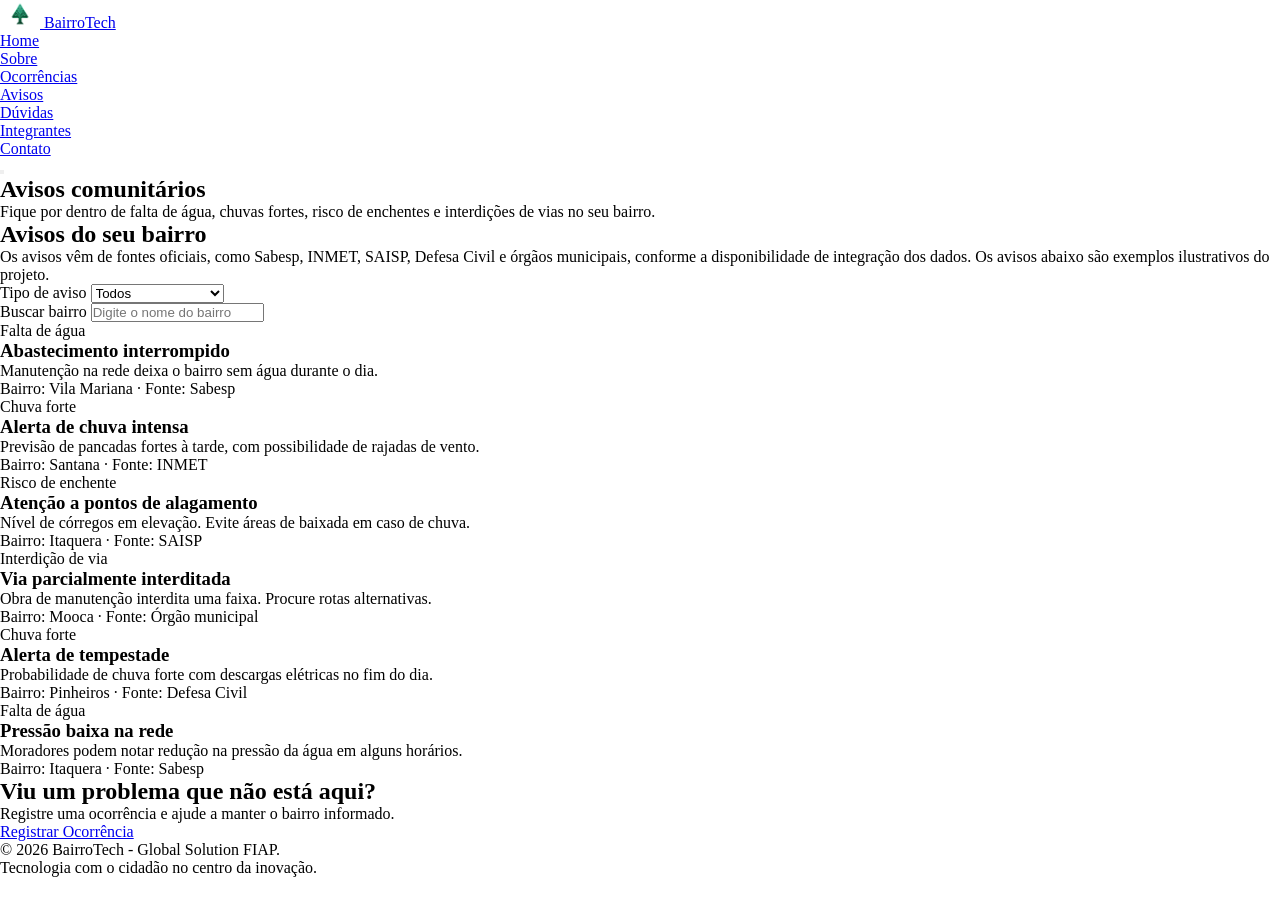
==== avisos.html @ 5b3d1e86 "feat: adiciona página Avisos com filtro por tipo e busca de bairro" ====
<!doctype html>
<html lang="pt-BR">
  <head>
    <meta charset="UTF-8" />
    <meta name="viewport" content="width=device-width, initial-scale=1.0" />
    <title>Avisos | BairroTech</title>
    <meta
      name="description"
      content="Consulte avisos de falta de água, chuvas fortes, risco de enchentes e interdições de vias por bairro. Projeto CitizenTech - Global Solution FIAP."
    />
    <link rel="preconnect" href="https://fonts.googleapis.com" />
    <link rel="preconnect" href="https://fonts.gstatic.com" crossorigin />
    <link
      href="https://fonts.googleapis.com/css2?family=Inter:wght@400;500;600&family=Montserrat:wght@700&display=swap"
      rel="stylesheet"
    />
    <link rel="stylesheet" href="css/style.css" />
    <link rel="stylesheet" href="css/componentes.css" />
  </head>
  <body>
    <header class="header">
      <div class="container header-content">
        <a href="index.html" class="logo">
          <img
            src="assets/images/logo_BairroTech_vs.png"
            alt="Logo do BairroTech"
            width="40"
          />
          <span>BairroTech</span>
        </a>

        <nav>
          <ul class="menu">
            <li><a href="index.html">Home</a></li>
            <li><a href="sobre.html">Sobre</a></li>
            <li><a href="ocorrencias.html">Ocorrências</a></li>
            <li><a href="avisos.html" class="ativo">Avisos</a></li>
            <li><a href="faq.html">Dúvidas</a></li>
            <li><a href="integrantes.html">Integrantes</a></li>
            <li><a href="contato.html">Contato</a></li>
          </ul>
        </nav>

        <!-- Botão do Menu Mobile (Hambúrguer) -->
        <button class="menu-btn" id="btn-mobile" aria-label="Abrir Menu">
          <span></span>
          <span></span>
          <span></span>
        </button>
      </div>
    </header>

    <main>
      <!-- Introdução -->
      <section class="hero sobre-hero">
        <div class="container hero-content">
          <h1>Avisos comunitários</h1>
          <p>
            Fique por dentro de falta de água, chuvas fortes, risco de
            enchentes e interdições de vias no seu bairro.
          </p>
        </div>
      </section>

      <!-- Filtros e lista de avisos -->
      <section class="sobre-secao">
        <div class="container">
          <h2>Avisos do seu bairro</h2>
          <p>
            Os avisos vêm de fontes oficiais, como Sabesp, INMET, SAISP, Defesa
            Civil e órgãos municipais, conforme a disponibilidade de integração
            dos dados. Os avisos abaixo são exemplos ilustrativos do projeto.
          </p>

          <div class="filtros">
            <div class="campo">
              <label for="filtro-tipo">Tipo de aviso</label>
              <select id="filtro-tipo">
                <option value="todos">Todos</option>
                <option value="agua">Falta de água</option>
                <option value="chuva">Chuva forte</option>
                <option value="enchente">Risco de enchente</option>
                <option value="interdicao">Interdição de via</option>
              </select>
            </div>

            <div class="campo">
              <label for="filtro-bairro">Buscar bairro</label>
              <input
                type="search"
                id="filtro-bairro"
                list="lista-bairros"
                placeholder="Digite o nome do bairro"
                autocomplete="off"
              />
              <datalist id="lista-bairros">
                <option value="Água Rasa"></option>
                <option value="Alto de Pinheiros"></option>
                <option value="Anhanguera"></option>
                <option value="Aricanduva"></option>
                <option value="Artur Alvim"></option>
                <option value="Barra Funda"></option>
                <option value="Bela Vista"></option>
                <option value="Belém"></option>
                <option value="Bom Retiro"></option>
                <option value="Brás"></option>
                <option value="Brasilândia"></option>
                <option value="Butantã"></option>
                <option value="Cachoeirinha"></option>
                <option value="Cambuci"></option>
                <option value="Campo Belo"></option>
                <option value="Campo Grande"></option>
                <option value="Campo Limpo"></option>
                <option value="Cangaíba"></option>
                <option value="Capão Redondo"></option>
                <option value="Carrão"></option>
                <option value="Casa Verde"></option>
                <option value="Cidade Ademar"></option>
                <option value="Cidade Dutra"></option>
                <option value="Cidade Líder"></option>
                <option value="Cidade Tiradentes"></option>
                <option value="Consolação"></option>
                <option value="Cursino"></option>
                <option value="Ermelino Matarazzo"></option>
                <option value="Freguesia do Ó"></option>
                <option value="Grajaú"></option>
                <option value="Guaianases"></option>
                <option value="Iguatemi"></option>
                <option value="Ipiranga"></option>
                <option value="Itaim Bibi"></option>
                <option value="Itaim Paulista"></option>
                <option value="Itaquera"></option>
                <option value="Jabaquara"></option>
                <option value="Jaçanã"></option>
                <option value="Jaguara"></option>
                <option value="Jaguaré"></option>
                <option value="Jaraguá"></option>
                <option value="Jardim Ângela"></option>
                <option value="Jardim Helena"></option>
                <option value="Jardim Paulista"></option>
                <option value="Jardim São Luís"></option>
                <option value="José Bonifácio"></option>
                <option value="Lajeado"></option>
                <option value="Lapa"></option>
                <option value="Liberdade"></option>
                <option value="Limão"></option>
                <option value="Mandaqui"></option>
                <option value="Marsilac"></option>
                <option value="Moema"></option>
                <option value="Mooca"></option>
                <option value="Morumbi"></option>
                <option value="Parelheiros"></option>
                <option value="Pari"></option>
                <option value="Parque do Carmo"></option>
                <option value="Pedreira"></option>
                <option value="Penha"></option>
                <option value="Perdizes"></option>
                <option value="Perus"></option>
                <option value="Pinheiros"></option>
                <option value="Pirituba"></option>
                <option value="Ponte Rasa"></option>
                <option value="Raposo Tavares"></option>
                <option value="República"></option>
                <option value="Rio Pequeno"></option>
                <option value="Sacomã"></option>
                <option value="Santa Cecília"></option>
                <option value="Santana"></option>
                <option value="Santo Amaro"></option>
                <option value="São Domingos"></option>
                <option value="São Lucas"></option>
                <option value="São Mateus"></option>
                <option value="São Miguel"></option>
                <option value="São Rafael"></option>
                <option value="Sapopemba"></option>
                <option value="Saúde"></option>
                <option value="Sé"></option>
                <option value="Socorro"></option>
                <option value="Tatuapé"></option>
                <option value="Tremembé"></option>
                <option value="Tucuruvi"></option>
                <option value="Vila Andrade"></option>
                <option value="Vila Curuçá"></option>
                <option value="Vila Formosa"></option>
                <option value="Vila Guilherme"></option>
                <option value="Vila Jacuí"></option>
                <option value="Vila Leopoldina"></option>
                <option value="Vila Maria"></option>
                <option value="Vila Mariana"></option>
                <option value="Vila Matilde"></option>
                <option value="Vila Medeiros"></option>
                <option value="Vila Prudente"></option>
                <option value="Vila Sônia"></option>
              </datalist>
            </div>
          </div>

          <p id="aviso-vazio" class="lista-vazia" hidden>
            Nenhum aviso encontrado para essa busca. Tente outro bairro ou
            outro tipo de aviso.
          </p>

          <div id="lista-avisos" class="cards-grid">
            <article class="card aviso" data-tipo="agua" data-bairro="Vila Mariana">
              <span class="aviso-tag">Falta de água</span>
              <h3>Abastecimento interrompido</h3>
              <p>
                Manutenção na rede deixa o bairro sem água durante o dia.
              </p>
              <p class="aviso-info">Bairro: Vila Mariana · Fonte: Sabesp</p>
            </article>

            <article class="card aviso" data-tipo="chuva" data-bairro="Santana">
              <span class="aviso-tag">Chuva forte</span>
              <h3>Alerta de chuva intensa</h3>
              <p>
                Previsão de pancadas fortes à tarde, com possibilidade de rajadas
                de vento.
              </p>
              <p class="aviso-info">Bairro: Santana · Fonte: INMET</p>
            </article>

            <article
              class="card aviso"
              data-tipo="enchente"
              data-bairro="Itaquera"
            >
              <span class="aviso-tag">Risco de enchente</span>
              <h3>Atenção a pontos de alagamento</h3>
              <p>
                Nível de córregos em elevação. Evite áreas de baixada em caso de
                chuva.
              </p>
              <p class="aviso-info">Bairro: Itaquera · Fonte: SAISP</p>
            </article>

            <article
              class="card aviso"
              data-tipo="interdicao"
              data-bairro="Mooca"
            >
              <span class="aviso-tag">Interdição de via</span>
              <h3>Via parcialmente interditada</h3>
              <p>
                Obra de manutenção interdita uma faixa. Procure rotas
                alternativas.
              </p>
              <p class="aviso-info">Bairro: Mooca · Fonte: Órgão municipal</p>
            </article>

            <article class="card aviso" data-tipo="chuva" data-bairro="Pinheiros">
              <span class="aviso-tag">Chuva forte</span>
              <h3>Alerta de tempestade</h3>
              <p>
                Probabilidade de chuva forte com descargas elétricas no fim do
                dia.
              </p>
              <p class="aviso-info">Bairro: Pinheiros · Fonte: Defesa Civil</p>
            </article>

            <article class="card aviso" data-tipo="agua" data-bairro="Itaquera">
              <span class="aviso-tag">Falta de água</span>
              <h3>Pressão baixa na rede</h3>
              <p>
                Moradores podem notar redução na pressão da água em alguns
                horários.
              </p>
              <p class="aviso-info">Bairro: Itaquera · Fonte: Sabesp</p>
            </article>
          </div>
        </div>
      </section>

      <!-- Chamada para ação -->
      <section class="cta-final">
        <div class="container">
          <h2>Viu um problema que não está aqui?</h2>
          <p>Registre uma ocorrência e ajude a manter o bairro informado.</p>
          <a href="ocorrencias.html" class="btn">Registrar Ocorrência</a>
        </div>
      </section>
    </main>

    <footer class="footer">
      <div class="container footer-content">
        <div class="footer-info">
          <p>&copy; 2026 BairroTech - Global Solution FIAP.</p>
          <p>Tecnologia com o cidadão no centro da inovação.</p>
        </div>
      </div>
    </footer>

    <script src="js/menu.js"></script>
    <script src="js/avisos.js"></script>
  </body>
</html>
---- css/style.css ----
:root {
    /* - PALETA - */
    
    /* Fundos */
    --fundo-principal: #121212;     
    --fundo-card: #1E293B;          
    
    /* Destaques */
    --verde-destaque: #10B981;      
    --verde-hover: #059669;         
    /* Textos */
    --texto-principal: #FFFFFF;     
    --texto-secundario: #94A3B8;    
    
    /* Fontes */
    --font-titulos: 'Montserrat', sans-serif;
    --font-textos: 'Inter', sans-serif;
}
/* Reset básico de estilos */
* {
    margin: 0;
    padding: 0;
    box-sizing: border-box;
}
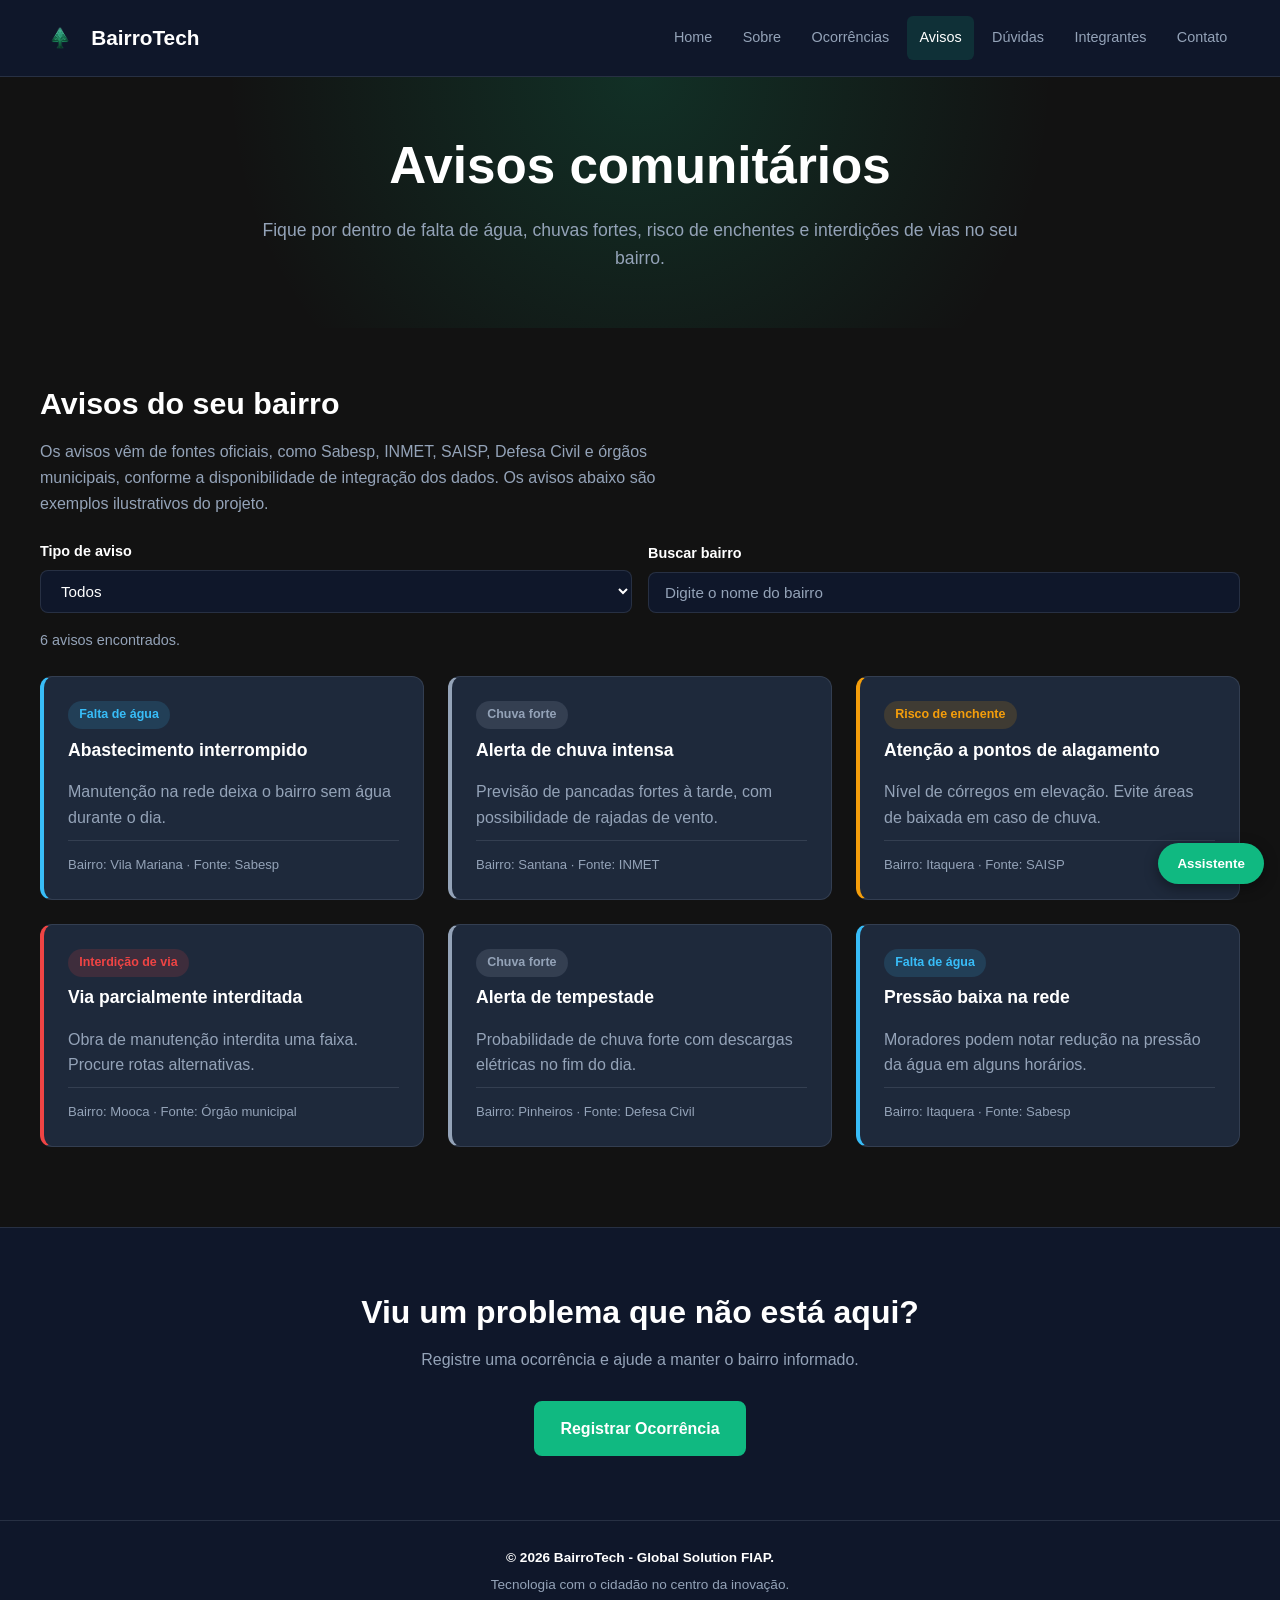
==== commit 294a782a: "feat: adiciona atalho para webchat em todas as páginas html" ====
--- a/avisos.html
+++ b/avisos.html
@@ -291,5 +291,6 @@
 
     <script src="js/menu.js"></script>
     <script src="js/avisos.js"></script>
+    <script src="js/webchat.js"></script>
   </body>
 </html>
--- a/css/style.css
+++ b/css/style.css
@@ -1,24 +1,474 @@
+
 :root {
-    /* - PALETA - */
-    
+    /* PALETA DE CORES */
+
     /* Fundos */
-    --fundo-principal: #121212;     
-    --fundo-card: #1E293B;          
-    
+    --fundo-principal: #121212;
+    --fundo-card: #1E293B;
+    --fundo-header: #0F172A;
+    --fundo-rodape: #0F172A;
+
     /* Destaques */
-    --verde-destaque: #10B981;      
-    --verde-hover: #059669;         
+    --verde-destaque: #10B981;
+    --verde-hover: #059669;
+
     /* Textos */
-    --texto-principal: #FFFFFF;     
-    --texto-secundario: #94A3B8;    
-    
+    --texto-principal: #FFFFFF;
+    --texto-secundario: #94A3B8;
+
+    /* Bordas */
+    --borda-padrao: rgba(148, 163, 184, 0.18);
+
     /* Fontes */
     --font-titulos: 'Montserrat', sans-serif;
     --font-textos: 'Inter', sans-serif;
-}
-/* Reset básico de estilos */
+
+    /* Layout */
+    --largura-container: 1200px;
+    --transicao: 0.2s ease;
+}
+
+/* RESET */
 * {
     margin: 0;
     padding: 0;
     box-sizing: border-box;
 }
+
+/* CONFIGURAÇÕES GERAIS */
+html {
+    scroll-behavior: smooth;
+}
+
+body {
+    min-height: 100vh;
+    display: flex;
+    flex-direction: column;
+    background-color: var(--fundo-principal);
+    color: var(--texto-principal);
+    font-family: var(--font-textos);
+    line-height: 1.6;
+}
+
+main {
+    width: 100%;
+    flex: 1;
+}
+
+h1,
+h2,
+h3,
+h4 {
+    font-family: var(--font-titulos);
+    line-height: 1.3;
+}
+
+p {
+    color: var(--texto-secundario);
+}
+
+a {
+    color: inherit;
+    text-decoration: none;
+}
+
+img {
+    max-width: 100%;
+    height: auto;
+    display: block;
+}
+
+button {
+    font-family: inherit;
+    cursor: pointer;
+}
+
+/* CONTAINER PADRÃO */
+.container {
+    width: min(calc(100% - 2rem), var(--largura-container));
+    margin-left: auto;
+    margin-right: auto;
+}
+
+/* CABEÇALHO */
+.header {
+    width: 100%;
+    background-color: var(--fundo-header);
+    border-bottom: 1px solid var(--borda-padrao);
+    position: relative;
+    z-index: 100;
+}
+
+.header-content {
+    min-height: 76px;
+    display: flex;
+    align-items: center;
+    justify-content: space-between;
+    gap: 1.5rem;
+    position: relative;
+}
+
+/* LOGO */
+.logo {
+    display: flex;
+    align-items: center;
+    gap: 0.7rem;
+    color: var(--texto-principal);
+    font-family: var(--font-titulos);
+    font-size: 1.3rem;
+    font-weight: 700;
+    flex-shrink: 0;
+}
+
+.logo img {
+    width: 40px;
+    height: 40px;
+    object-fit: contain;
+}
+
+/* MENU DE NAVEGAÇÃO */
+.header-content nav {
+    margin-left: auto;
+}
+
+.menu {
+    list-style: none;
+    display: flex;
+    align-items: center;
+    gap: 0.3rem;
+}
+
+.menu li {
+    display: flex;
+}
+
+.menu a {
+    display: block;
+    padding: 0.65rem 0.8rem;
+    border-radius: 6px;
+    color: var(--texto-secundario);
+    font-size: 0.9rem;
+    font-weight: 500;
+    transition: var(--transicao);
+}
+
+.menu a:hover,
+.menu a.ativo {
+    color: var(--texto-principal);
+    background-color: rgba(16, 185, 129, 0.15);
+}
+
+.menu a:hover {
+    color: var(--verde-destaque);
+}
+
+/* ACESSIBILIDADE DO MENU */
+.menu a:focus-visible,
+.logo:focus-visible,
+.menu-btn:focus-visible {
+    outline: 2px solid var(--verde-destaque);
+    outline-offset: 4px;
+}
+
+/* BOTÃO HAMBÚRGUER */
+.menu-btn {
+    display: none;
+    flex-direction: column;
+    justify-content: center;
+    align-items: center;
+    gap: 5px;
+    width: 42px;
+    height: 42px;
+    padding: 8px;
+    border: 1px solid var(--borda-padrao);
+    border-radius: 6px;
+    background-color: transparent;
+}
+
+.menu-btn span {
+    display: block;
+    width: 22px;
+    height: 2px;
+    border-radius: 2px;
+    background-color: var(--texto-principal);
+    transition: var(--transicao);
+}
+
+/* RODAPÉ */
+.footer {
+    width: 100%;
+    margin-top: auto;
+    background-color: var(--fundo-rodape);
+    border-top: 1px solid var(--borda-padrao);
+}
+
+.footer-content {
+    min-height: 100px;
+    display: flex;
+    align-items: center;
+    justify-content: center;
+    padding-top: 1.5rem;
+    padding-bottom: 1.5rem;
+}
+
+.footer-info {
+    display: flex;
+    flex-direction: column;
+    align-items: center;
+    gap: 0.35rem;
+    text-align: center;
+}
+
+.footer-info p {
+    font-size: 0.85rem;
+    color: var(--texto-secundario);
+}
+
+.footer-info p:first-child {
+    color: var(--texto-principal);
+    font-weight: 600;
+}
+
+/* RESPONSIVIDADE - TABLET E CELULAR */
+@media (max-width: 900px) {
+
+    .header-content {
+        min-height: 70px;
+    }
+
+    .menu-btn {
+        display: flex;
+    }
+
+    .header-content nav {
+        position: absolute;
+        top: 100%;
+        left: 0;
+        right: 0;
+        width: 100%;
+        margin: 0;
+        background-color: var(--fundo-header);
+        border-top: 1px solid var(--borda-padrao);
+    }
+
+    .menu {
+        display: none;
+        flex-direction: column;
+        align-items: stretch;
+        gap: 0.3rem;
+        padding: 1rem;
+    }
+
+    /* Classe que será utilizada pelo JavaScript do menu */
+    .menu.aberto {
+        display: flex;
+    }
+
+    .menu li,
+    .menu a {
+        width: 100%;
+    }
+
+    .menu a {
+        padding: 0.85rem 1rem;
+    }
+}
+
+/* RESPONSIVIDADE - CELULARES */
+@media (max-width: 480px) {
+
+    .container {
+        width: calc(100% - 1.5rem);
+    }
+
+    .header-content {
+        min-height: 65px;
+        gap: 0.5rem;
+    }
+
+    .logo {
+        font-size: 1.05rem;
+        gap: 0.5rem;
+    }
+
+    .logo img {
+        width: 35px;
+        height: 35px;
+    }
+
+    .footer-content {
+        min-height: 90px;
+        padding: 1.2rem 0.5rem;
+    }
+
+    .footer-info p {
+        font-size: 0.78rem;
+    }
+}
+
+.aviso[hidden],
+.lista-vazia[hidden] {
+    display: none;
+}
+
+/* ------------------------------------------------
+   ESTILIZAÇÃO DO MENU HAMBÚRGUER
+   ----------------------------------------- */
+
+/* Vira um X quando aberto */
+.menu-btn.aberto span:nth-child(1) {
+    transform: translateY(7px) rotate(45deg);
+}
+
+.menu-btn.aberto span:nth-child(2) {
+    opacity: 0;
+}
+
+.menu-btn.aberto span:nth-child(3) {
+    transform: translateY(-7px) rotate(-45deg);
+}
+
+/* ==========================================
+   ESTILIZAÇÃO DAS SEÇÕES DAS PÁGINAS
+   ========================================== */
+
+/* ATRIBUTO HIDDEN
+   Garante que elementos com hidden fiquem escondidos,
+   mesmo que outra classe defina display. */
+[hidden] {
+    display: none !important;
+}
+
+/* SEÇÃO HERO (index e introdução das páginas internas) */
+.hero {
+    padding: 5rem 0;
+    text-align: center;
+    background:
+        radial-gradient(circle at 50% 0%, rgba(16, 185, 129, 0.18), transparent 60%),
+        var(--fundo-principal);
+}
+
+.hero-content {
+    max-width: 760px;
+    margin-left: auto;
+    margin-right: auto;
+}
+
+.hero h1 {
+    font-size: clamp(2rem, 5vw, 3.2rem);
+    margin-bottom: 1rem;
+}
+
+.hero p {
+    font-size: 1.1rem;
+    margin-bottom: 2rem;
+}
+
+.hero-botoes {
+    justify-content: center;
+}
+
+/* VARIAÇÃO DO HERO NAS PÁGINAS INTERNAS */
+.sobre-hero {
+    padding: 3.5rem 0;
+}
+
+.sobre-hero p {
+    margin-bottom: 0;
+}
+
+/* SEÇÕES DE CONTEÚDO (PÁGINAS INTERNAS) */
+.sobre-secao {
+    padding: 3.5rem 0;
+}
+
+.sobre-secao-alt {
+    background-color: var(--fundo-header);
+    border-top: 1px solid var(--borda-padrao);
+    border-bottom: 1px solid var(--borda-padrao);
+}
+
+.sobre-secao h2 {
+    font-size: clamp(1.4rem, 3vw, 1.9rem);
+    margin-bottom: 1rem;
+}
+
+.sobre-secao p {
+    max-width: 75ch;
+    margin-bottom: 1rem;
+}
+
+/* SEÇÃO COMO FUNCIONA (INDEX) */
+.como-funciona {
+    padding: 4rem 0;
+}
+
+.como-funciona h2 {
+    text-align: center;
+    font-size: clamp(1.5rem, 3vw, 2rem);
+    margin-bottom: 2.5rem;
+}
+
+/* CHAMADA FINAL PARA AÇÃO */
+.cta-final {
+    padding: 4rem 0;
+    text-align: center;
+    background-color: var(--fundo-header);
+    border-top: 1px solid var(--borda-padrao);
+}
+
+.cta-final h2 {
+    font-size: clamp(1.5rem, 3vw, 2rem);
+    margin-bottom: 0.8rem;
+}
+
+.cta-final p {
+    max-width: 60ch;
+    margin: 0 auto 1.8rem;
+}
+
+/* RESPONSIVIDADE - TABLET E CELULAR */
+@media (max-width: 900px) {
+
+    .hero {
+        padding: 4rem 0;
+    }
+
+    .como-funciona,
+    .cta-final {
+        padding: 3rem 0;
+    }
+}
+
+/* RESPONSIVIDADE - CELULARES */
+@media (max-width: 480px) {
+
+    .hero {
+        padding: 3rem 0;
+    }
+
+    .sobre-hero {
+        padding: 2.5rem 0;
+    }
+
+    .hero p {
+        font-size: 1rem;
+    }
+
+    .hero-botoes {
+        flex-direction: column;
+    }
+
+    .hero-botoes .btn {
+        width: 100%;
+        text-align: center;
+    }
+
+    .sobre-secao {
+        padding: 2.5rem 0;
+    }
+
+    .cards-grid {
+        grid-template-columns: 1fr;
+    }
+}
--- a/css/componentes.css
+++ b/css/componentes.css
@@ -0,0 +1,714 @@
+/* ==========================================================
+   PÁGINA DE AVISOS (avisos.html)
+   Estilos exclusivos dos cards de aviso. O visual base do card
+   (fundo, borda, padding) vem da classe .card do componentes.css.
+   ========================================================== */
+
+/* Cor de cada tipo de aviso.
+   O valor vem do atributo data-tipo do card no HTML.
+   --aviso-cor: cor forte (texto e borda)
+   --aviso-fundo: mesma cor, translúcida (fundo da etiqueta) */
+
+.aviso[data-tipo="agua"] {
+    --aviso-cor: #38BDF8;
+    --aviso-fundo: rgba(56, 189, 248, 0.15);
+}
+
+.aviso[data-tipo="chuva"] {
+    --aviso-cor: #94A3B8;
+    --aviso-fundo: rgba(148, 163, 184, 0.18);
+}
+
+.aviso[data-tipo="enchente"] {
+    --aviso-cor: #F59E0B;
+    --aviso-fundo: rgba(245, 158, 11, 0.15);
+}
+
+.aviso[data-tipo="interdicao"] {
+    --aviso-cor: #EF4444;
+    --aviso-fundo: rgba(239, 68, 68, 0.15);
+}
+
+/* Card do aviso: coluna com espaço entre os itens
+   e faixa colorida na esquerda, conforme o tipo */
+
+.card.aviso {
+    display: flex;
+    flex-direction: column;
+    gap: 0.6rem;
+    border-left: 4px solid var(--aviso-cor);
+}
+
+/* Etiqueta com o tipo do aviso (ex.: "Falta de água") */
+
+.aviso-tag {
+    align-self: flex-start;
+    padding: 0.25rem 0.7rem;
+    border-radius: 999px;
+    background-color: var(--aviso-fundo);
+    color: var(--aviso-cor);
+    font-size: 0.78rem;
+    font-weight: 600;
+}
+
+/* Título do aviso */
+
+.aviso h3 {
+    font-size: 1.1rem;
+    color: var(--texto-principal);
+}
+
+/* Texto do aviso (sem a margem extra que .sobre-secao p coloca) */
+
+.aviso p {
+    margin-bottom: 0;
+}
+
+/* Linha final com bairro e fonte (ex.: "Bairro: Mooca · Fonte: Sabesp").
+   margin-top: auto empurra a linha para o fim do card */
+   
+.aviso-info {
+    margin-top: auto;
+    padding-top: 0.8rem;
+    border-top: 1px solid var(--borda-padrao);
+    font-size: 0.82rem;
+}
+
+/* ==========================================================
+   COMPONENTES REUTILIZÁVEIS
+   Botões, cards, formulários, acordeão, lista de ocorrências
+   e filtros. Usa as variáveis do style.css (:root).
+   ========================================================== */
+
+/* ---------- BOTÕES ---------- */
+/* .btn = botão principal (verde). .btn-secundario = só contorno. */
+
+.btn {
+    display: inline-flex;
+    align-items: center;
+    justify-content: center;
+    gap: 0.5rem;
+    padding: 0.8rem 1.5rem;
+    border: 2px solid var(--verde-destaque);
+    border-radius: 8px;
+    background-color: var(--verde-destaque);
+    color: #FFFFFF;
+    font-size: 1rem;
+    font-weight: 600;
+    text-align: center;
+    transition: var(--transicao);
+}
+
+.btn:hover {
+    background-color: var(--verde-hover);
+    border-color: var(--verde-hover);
+}
+
+.btn:focus-visible {
+    outline: 2px solid var(--verde-destaque);
+    outline-offset: 3px;
+}
+
+.btn:disabled {
+    opacity: 0.5;
+    cursor: not-allowed;
+}
+
+.btn-secundario {
+    background-color: transparent;
+    color: var(--verde-destaque);
+}
+
+.btn-secundario:hover {
+    background-color: rgba(16, 185, 129, 0.15);
+    border-color: var(--verde-destaque);
+}
+.btn-apoiar {
+    margin-top: 0.5rem;
+    padding: 0.4rem 0.9rem;
+    font-size: 0.9rem;
+}
+.contador-avisos {
+    font-size: 0.9rem;
+    margin: 1rem 0;
+}
+
+/* Botões lado a lado (hero da home) */
+.hero-botoes {
+    display: flex;
+    flex-wrap: wrap;
+    gap: 1rem;
+}
+
+/* ---------- CARDS ---------- */
+
+.card {
+    padding: 1.5rem;
+    background-color: var(--fundo-card);
+    border: 1px solid var(--borda-padrao);
+    border-radius: 12px;
+    transition: var(--transicao);
+}
+
+.card:hover {
+    transform: translateY(-4px);
+    border-color: var(--verde-destaque);
+}
+
+.card h3 {
+    margin-bottom: 0.5rem;
+    color: var(--texto-principal);
+}
+
+/* Ícone redondo no topo do card (home) */
+.card-icon {
+    display: flex;
+    align-items: center;
+    justify-content: center;
+    width: 56px;
+    height: 56px;
+    margin-bottom: 1rem;
+    border-radius: 50%;
+    background-color: rgba(16, 185, 129, 0.15);
+}
+
+.card-icon-img {
+    width: 28px;
+    height: 28px;
+    object-fit: contain;
+}
+
+/* Grade que organiza os cards (celular = 1 coluna) */
+.cards-grid {
+    display: grid;
+    grid-template-columns: 1fr;
+    gap: 1.2rem;
+    margin-top: 1.5rem;
+}
+
+/* ---------- FORMULÁRIO (com estados de erro e sucesso) ---------- */
+
+.formulario {
+    display: flex;
+    flex-direction: column;
+    gap: 1.2rem;
+    max-width: 640px;
+    margin-top: 1.5rem;
+}
+
+.campo {
+    display: flex;
+    flex-direction: column;
+    gap: 0.4rem;
+}
+
+.campo label,
+.filtros label {
+    color: var(--texto-principal);
+    font-size: 0.9rem;
+    font-weight: 600;
+}
+
+.campo input,
+.campo select,
+.campo textarea {
+    width: 100%;
+    padding: 0.75rem 1rem;
+    background-color: var(--fundo-header);
+    border: 1px solid var(--borda-padrao);
+    border-radius: 8px;
+    color: var(--texto-principal);
+    font-family: inherit;
+    font-size: 1rem;
+    transition: var(--transicao);
+}
+
+.campo textarea {
+    min-height: 120px;
+    resize: vertical;
+}
+
+.campo input::placeholder,
+.campo textarea::placeholder {
+    color: var(--texto-secundario);
+}
+
+.campo input:focus,
+.campo select:focus,
+.campo textarea:focus {
+    outline: none;
+    border-color: var(--verde-destaque);
+    box-shadow: 0 0 0 3px rgba(16, 185, 129, 0.25);
+}
+
+/* ERRO: o JS coloca a classe .campo-erro no .campo
+   e escreve o texto dentro do <span class="mensagem-erro"> */
+.campo-erro input,
+.campo-erro select,
+.campo-erro textarea {
+    border-color: #EF4444;
+}
+
+.campo-erro input:focus,
+.campo-erro select:focus,
+.campo-erro textarea:focus {
+    box-shadow: 0 0 0 3px rgba(239, 68, 68, 0.25);
+}
+
+.mensagem-erro {
+    min-height: 1.2em;
+    color: #EF4444;
+    font-size: 0.85rem;
+}
+
+/* SUCESSO NO CAMPO: o JS coloca .campo-sucesso no .campo */
+.campo-sucesso input,
+.campo-sucesso select,
+.campo-sucesso textarea {
+    border-color: var(--verde-destaque);
+}
+
+/* SUCESSO GERAL (protocolo gerado). Some com o atributo hidden. */
+.mensagem-sucesso {
+    margin-top: 1.5rem;
+    padding: 1rem 1.2rem;
+    background-color: rgba(16, 185, 129, 0.15);
+    border-left: 4px solid var(--verde-destaque);
+    border-radius: 8px;
+    color: var(--verde-destaque);
+    font-weight: 600;
+}
+
+.mensagem-sucesso[hidden] {
+    display: none;
+}
+
+/* ---------- ACORDEÃO (página de Dúvidas) ---------- */
+/* Funciona sem JS com:
+   <details class="acordeao-item"><summary>Pergunta</summary><p>Resposta</p></details> */
+
+.acordeao {
+    display: flex;
+    flex-direction: column;
+    gap: 0.8rem;
+    margin-top: 1.5rem;
+}
+
+.acordeao-item {
+    background-color: var(--fundo-card);
+    border: 1px solid var(--borda-padrao);
+    border-radius: 12px;
+    overflow: hidden;
+}
+
+.acordeao-item summary {
+    display: flex;
+    align-items: center;
+    justify-content: space-between;
+    gap: 1rem;
+    padding: 1rem 1.2rem;
+    color: var(--texto-principal);
+    font-weight: 600;
+    cursor: pointer;
+    list-style: none;
+}
+
+.acordeao-item summary::-webkit-details-marker {
+    display: none;
+}
+
+.acordeao-item summary::after {
+    content: "+";
+    color: var(--verde-destaque);
+    font-size: 1.4rem;
+    line-height: 1;
+}
+
+.acordeao-item[open] summary::after {
+    content: "−";
+}
+
+.acordeao-item summary:hover {
+    background-color: rgba(16, 185, 129, 0.08);
+}
+
+.acordeao-item summary:focus-visible {
+    outline: 2px solid var(--verde-destaque);
+    outline-offset: -2px;
+}
+
+.acordeao-item p {
+    padding: 0 1.2rem 1.2rem;
+    margin-bottom: 0;
+}
+
+/* ---------- LISTA DE OCORRÊNCIAS ---------- */
+/* Cada <li class="ocorrencia" data-status="aberta|andamento|resolvida">
+   é criado pelo ocorrencias.js */
+
+.lista-ocorrencias {
+    display: flex;
+    flex-direction: column;
+    gap: 1rem;
+    margin-top: 1.5rem;
+    list-style: none;
+}
+
+.ocorrencia {
+    display: flex;
+    flex-direction: column;
+    gap: 0.4rem;
+    padding: 1.2rem;
+    background-color: var(--fundo-card);
+    border: 1px solid var(--borda-padrao);
+    border-left: 4px solid var(--verde-destaque);
+    border-radius: 12px;
+}
+
+.ocorrencia h3 {
+    font-size: 1.05rem;
+    color: var(--texto-principal);
+}
+
+.ocorrencia p {
+    font-size: 0.9rem;
+}
+
+.ocorrencia-status {
+    align-self: flex-start;
+    padding: 0.2rem 0.7rem;
+    border-radius: 999px;
+    background-color: rgba(16, 185, 129, 0.15);
+    color: var(--verde-destaque);
+    font-size: 0.78rem;
+    font-weight: 600;
+}
+
+/* Etiqueta de prioridade (o JS define data-prioridade no <li>) */
+.ocorrencia-prioridade {
+    align-self: flex-start;
+    padding: 0.2rem 0.7rem;
+    border-radius: 999px;
+    font-size: 0.78rem;
+    font-weight: 600;
+    background-color: rgba(16, 185, 129, 0.15);
+    color: var(--verde-destaque);
+}
+
+.ocorrencia[data-prioridade="media"] .ocorrencia-prioridade {
+    background-color: rgba(245, 158, 11, 0.15);
+    color: #F59E0B;
+}
+
+.ocorrencia[data-prioridade="alta"] .ocorrencia-prioridade {
+    background-color: rgba(239, 68, 68, 0.15);
+    color: #EF4444;
+}
+.ocorrencia[data-status="aberta"] {
+    border-left-color: #EF4444;
+}
+
+.ocorrencia[data-status="aberta"] .ocorrencia-status {
+    background-color: rgba(239, 68, 68, 0.15);
+    color: #EF4444;
+}
+
+.ocorrencia[data-status="andamento"] {
+    border-left-color: #F59E0B;
+}
+
+.ocorrencia[data-status="andamento"] .ocorrencia-status {
+    background-color: rgba(245, 158, 11, 0.15);
+    color: #F59E0B;
+}
+.ocorrencia[data-prioridade="critica"] .ocorrencia-prioridade {
+    background-color: #B91C1C;
+    color: #FFFFFF;
+}
+
+/* Mensagem quando não há nada para mostrar (ocorrências e avisos) */
+.lista-vazia {
+    margin-top: 1.5rem;
+    padding: 1.5rem 1rem;
+    border: 2px dashed var(--borda-padrao);
+    border-radius: 12px;
+    text-align: center;
+}
+
+.lista-vazia[hidden] {
+    display: none;
+}
+
+/* ---------- FILTROS ---------- */
+/* Usado em avisos.html (2 campos) e ocorrencias.html (1 select) */
+
+.filtros {
+    display: flex;
+    flex-direction: column;
+    gap: 1rem;
+    margin-top: 1.5rem;
+}
+
+.filtros select,
+.filtros input[type="search"] {
+    width: 100%;
+    padding: 0.7rem 1rem;
+    background-color: var(--fundo-header);
+    border: 1px solid var(--borda-padrao);
+    border-radius: 8px;
+    color: var(--texto-principal);
+    font-family: inherit;
+    font-size: 0.95rem;
+    transition: var(--transicao);
+}
+
+.filtros select:focus,
+.filtros input[type="search"]:focus {
+    outline: none;
+    border-color: var(--verde-destaque);
+    box-shadow: 0 0 0 3px rgba(16, 185, 129, 0.25);
+}
+
+/* ==========================================================
+   MEDIA QUERIES (mobile primeiro)
+   Mesmos pontos do style.css: 480px e 900px.
+   Para testar: 375px (celular), 768px (tablet), 1280px (desktop)
+   ========================================================== */
+
+/* Tablet: a partir de 600px */
+@media (min-width: 600px) {
+
+    .cards-grid {
+        grid-template-columns: repeat(2, 1fr);
+        margin-bottom: 1.5rem;
+    }
+
+    .filtros {
+        flex-direction: row;
+        flex-wrap: wrap;
+        align-items: flex-end;
+    }
+
+    .filtros .campo {
+        flex: 1 1 240px;
+    }
+
+    .ocorrencia {
+        flex-direction: row;
+        align-items: center;
+        justify-content: space-between;
+        gap: 1rem;
+    }
+}
+
+/* Desktop: a partir de 901px */
+@media (min-width: 901px) {
+
+    .cards-grid {
+        grid-template-columns: repeat(3, 1fr);
+        gap: 1.5rem;
+        margin-bottom: 1.5rem;
+    }
+
+    .acordeao {
+        max-width: 800px;
+    }
+}
+
+/* Celular pequeno: até 480px */
+@media (max-width: 480px) {
+
+    .card {
+        padding: 1.2rem;
+    }
+
+    .hero-botoes {
+        flex-direction: column;
+    }
+
+    .hero-botoes .btn,
+    .formulario .btn {
+        width: 100%;
+    }
+
+    .acordeao-item summary {
+        padding: 0.9rem 1rem;
+    }
+}
+ /* Perfil de cada integrante (integrantes.html) */
+.perfil {
+    display: flex;
+    flex-direction: column;
+    align-items: center;
+    gap: 0.5rem;
+    text-align: center;
+}
+
+.perfil-foto {
+    width: 96px;
+    height: 96px;
+    border-radius: 50%;
+    object-fit: cover;
+    border: 2px solid var(--verde-destaque);
+}
+
+.perfil-info {
+    color: var(--verde-destaque);
+    font-size: 0.85rem;
+    font-weight: 600;
+}
+
+.perfil-bio {
+    font-size: 0.9rem;
+}
+
+.perfil-links {
+    display: flex;
+    gap: 1rem;
+    margin-top: 0.5rem;
+}
+
+.perfil-links a {
+    color: var(--verde-destaque);
+    font-weight: 600;
+}
+
+.perfil-links a:hover {
+    text-decoration: underline;
+}
+/* =============================
+   WEBCHAT (assistente virtual)
+   =============================*/
+
+/* Botão flutuante no canto da tela */
+.webchat-botao {
+    position: fixed;
+    right: 1rem;
+    bottom: 1rem;
+    z-index: 200;
+    padding: 0.8rem 1.2rem;
+    border: 0;
+    border-radius: 999px;
+    background-color: var(--verde-destaque);
+    color: #FFFFFF;
+    font-weight: 600;
+    box-shadow: 0 4px 14px rgba(0, 0, 0, 0.4);
+    transition: var(--transicao);
+}
+
+.webchat-botao:hover {
+    background-color: var(--verde-hover);
+}
+
+.webchat-botao:focus-visible {
+    outline: 2px solid #FFFFFF;
+    outline-offset: 3px;
+}
+
+/* Janela do chat */
+.webchat-janela {
+    position: fixed;
+    right: 1rem;
+    bottom: 4.5rem;
+    z-index: 200;
+    display: flex;
+    flex-direction: column;
+    width: min(360px, calc(100% - 2rem));
+    height: min(480px, calc(100% - 6rem));
+    background-color: var(--fundo-card);
+    border: 1px solid var(--borda-padrao);
+    border-radius: 12px;
+    box-shadow: 0 8px 24px rgba(0, 0, 0, 0.5);
+    overflow: hidden;
+}
+
+.webchat-janela[hidden] {
+    display: none;
+}
+
+/* Topo com título e botão de fechar */
+.webchat-topo {
+    display: flex;
+    align-items: center;
+    justify-content: space-between;
+    padding: 0.8rem 1rem;
+    background-color: var(--fundo-header);
+    border-bottom: 1px solid var(--borda-padrao);
+    color: var(--texto-principal);
+}
+
+.webchat-fechar {
+    padding: 0 0.4rem;
+    border: 0;
+    background: transparent;
+    color: var(--texto-secundario);
+    font-size: 1.5rem;
+    line-height: 1;
+}
+
+.webchat-fechar:hover {
+    color: var(--texto-principal);
+}
+
+/* Área das mensagens (rola quando enche) */
+.webchat-mensagens {
+    flex: 1;
+    display: flex;
+    flex-direction: column;
+    gap: 0.6rem;
+    padding: 1rem;
+    overflow-y: auto;
+}
+
+/* Balões de mensagem */
+.webchat-msg {
+    max-width: 85%;
+    padding: 0.6rem 0.9rem;
+    border-radius: 12px;
+    font-size: 0.92rem;
+    line-height: 1.4;
+    overflow-wrap: anywhere;
+}
+
+.webchat-msg-bot {
+    align-self: flex-start;
+    background-color: var(--fundo-header);
+    color: var(--texto-principal);
+}
+
+.webchat-msg-usuario {
+    align-self: flex-end;
+    background-color: var(--verde-destaque);
+    color: #FFFFFF;
+}
+
+/* Campo de digitação e botão enviar */
+.webchat-form {
+    display: flex;
+    gap: 0.5rem;
+    padding: 0.8rem;
+    border-top: 1px solid var(--borda-padrao);
+}
+
+.webchat-input {
+    flex: 1;
+    min-width: 0;
+    padding: 0.6rem 0.8rem;
+    background-color: var(--fundo-header);
+    border: 1px solid var(--borda-padrao);
+    border-radius: 8px;
+    color: var(--texto-principal);
+    font-family: inherit;
+    font-size: 0.95rem;
+}
+
+.webchat-input:focus {
+    outline: none;
+    border-color: var(--verde-destaque);
+    box-shadow: 0 0 0 3px rgba(16, 185, 129, 0.25);
+}
+
+.webchat-enviar {
+    padding: 0.6rem 1rem;
+    font-size: 0.9rem;
+}
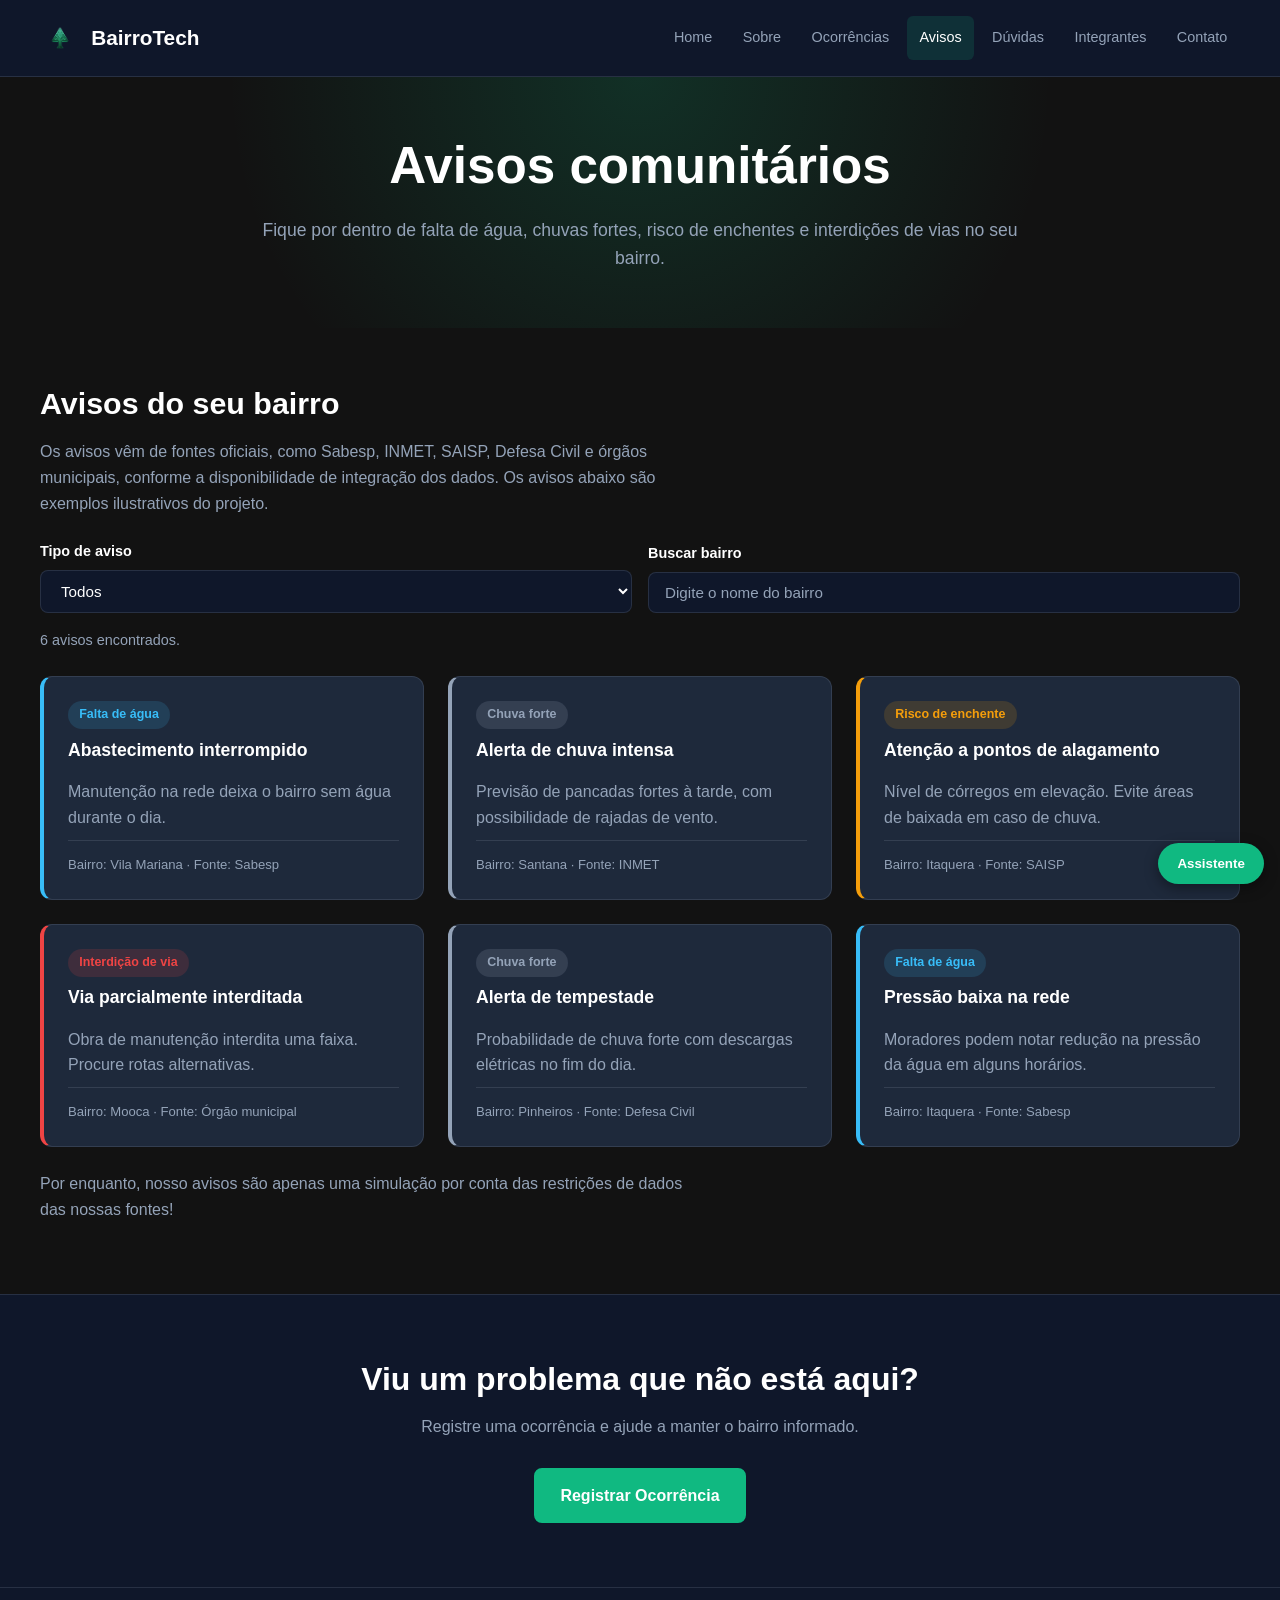
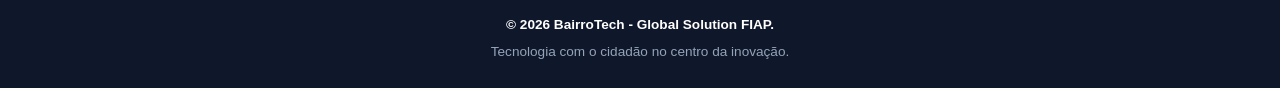
==== commit 4ee5a3a9: "feat: adiciona parágrafo de simulação." ====
--- a/avisos.html
+++ b/avisos.html
@@ -267,6 +267,7 @@
               <p class="aviso-info">Bairro: Itaquera · Fonte: Sabesp</p>
             </article>
           </div>
+          <p>Por enquanto, nosso avisos são apenas uma simulação por conta das restrições de dados das nossas fontes!</p>
         </div>
       </section>
 
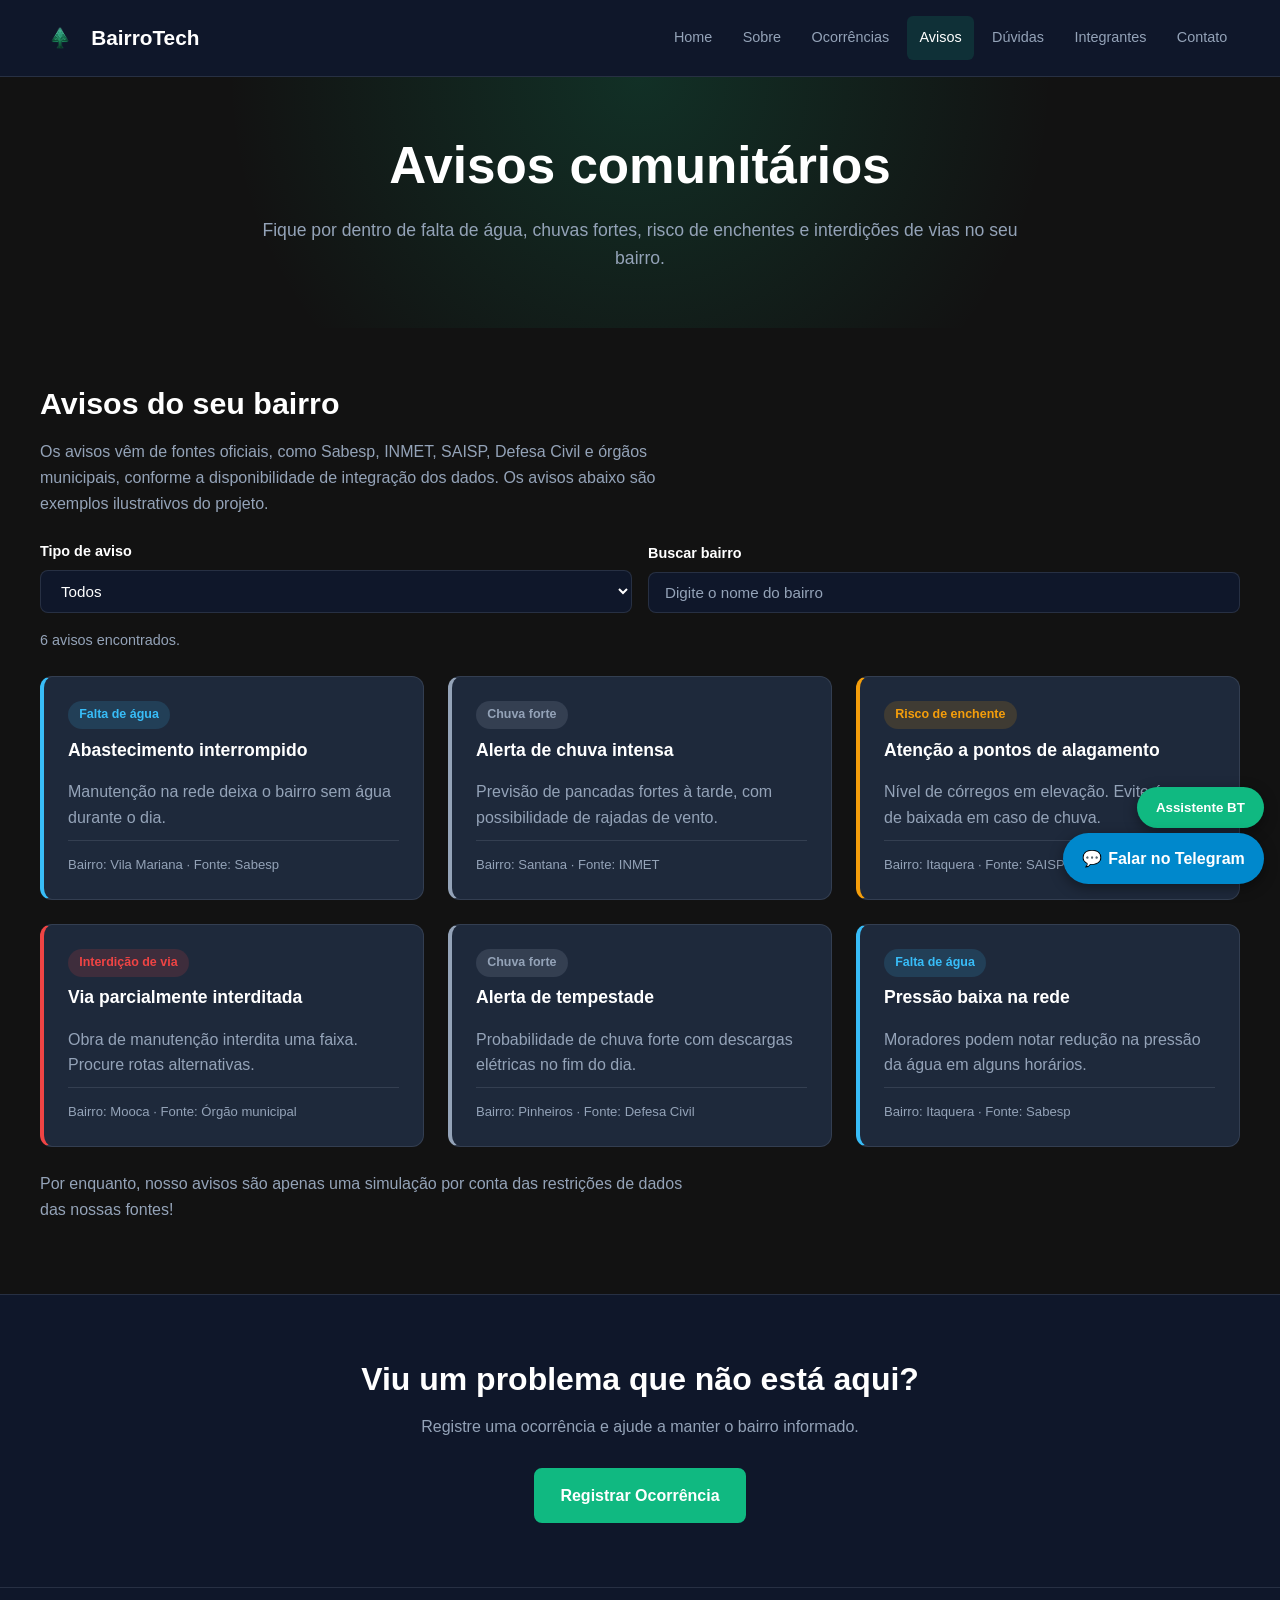
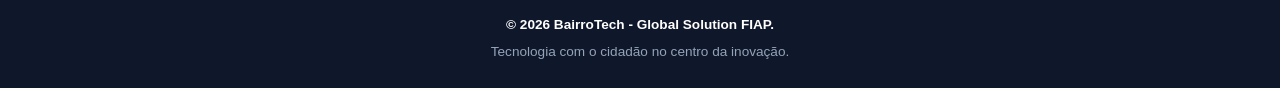
==== commit 1fa86382: "feat: adiciona atalho para bot no telegram em todas as páginas" ====
--- a/avisos.html
+++ b/avisos.html
@@ -293,5 +293,11 @@
     <script src="js/menu.js"></script>
     <script src="js/avisos.js"></script>
     <script src="js/webchat.js"></script>
+    <a href="https://t.me/BairroTechBot?start=site" 
+      target="_blank" 
+      rel="noopener noreferrer" 
+      class="telegram-botao">
+      <span>💬</span> Falar no Telegram
+    </a>
   </body>
 </html>
--- a/css/componentes.css
+++ b/css/componentes.css
@@ -584,7 +584,7 @@
 .webchat-botao {
     position: fixed;
     right: 1rem;
-    bottom: 1rem;
+    bottom: 4.5rem; /* Subiu para dar espaço ao Telegram */
     z-index: 200;
     padding: 0.8rem 1.2rem;
     border: 0;
@@ -595,7 +595,6 @@
     box-shadow: 0 4px 14px rgba(0, 0, 0, 0.4);
     transition: var(--transicao);
 }
-
 .webchat-botao:hover {
     background-color: var(--verde-hover);
 }
@@ -609,12 +608,12 @@
 .webchat-janela {
     position: fixed;
     right: 1rem;
-    bottom: 4.5rem;
+    bottom: 8.5rem; /* O botao do Telegram fica embaixo, o do webchat acima */
     z-index: 200;
     display: flex;
     flex-direction: column;
     width: min(360px, calc(100% - 2rem));
-    height: min(480px, calc(100% - 6rem));
+    height: min(480px, calc(100% - 9rem)); /* não estourar o topo da tela */
     background-color: var(--fundo-card);
     border: 1px solid var(--borda-padrao);
     border-radius: 12px;
@@ -711,4 +710,31 @@
 .webchat-enviar {
     padding: 0.6rem 1rem;
     font-size: 0.9rem;
+}
+/* Botão flutuante do Telegram */
+.telegram-botao {
+    position: fixed;
+    right: 1rem;
+    bottom: 1rem; /* Bem na parte inferior */
+    z-index: 200;
+    padding: 0.8rem 1.2rem;
+    border: 0;
+    border-radius: 999px;
+    background-color: #0088cc;
+    color: #FFFFFF;
+    font-weight: 600;
+    text-decoration: none;
+    box-shadow: 0 4px 14px rgba(0, 0, 0, 0.4);
+    transition: var(--transicao);
+    display: flex;
+    align-items: center;
+    gap: 0.4rem;
+}
+
+.telegram-botao:hover {
+    background-color: #073e21;
+}
+.telegram-botao:focus-visible {
+    outline: 2px solid #FFFFFF;
+    outline-offset: 3px;
 }
